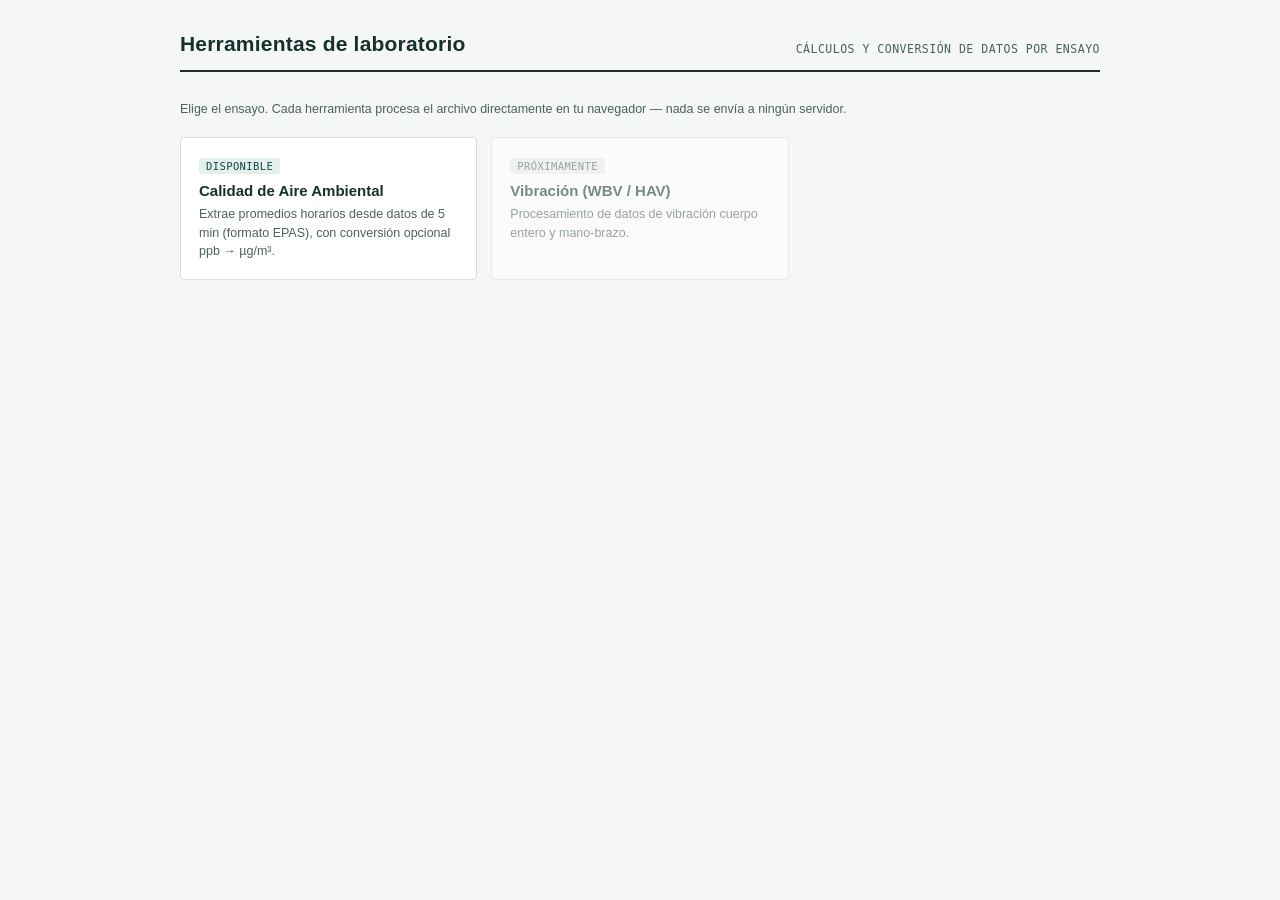
==== index.html @ 7e630fe0 "Primera versión del convertidor" ====
<!DOCTYPE html>
<html lang="es">
<head>
<meta charset="UTF-8">
<meta name="viewport" content="width=device-width, initial-scale=1.0">
<title>Convertidor de Calidad de Datos · Laboratorio</title>
<link rel="stylesheet" href="assets/css/style.css">
</head>
<body>
<div class="wrap">

  <header class="top">
    <h1>Herramientas de laboratorio</h1>
    <span class="tag">Cálculos y conversión de datos por ensayo</span>
  </header>

  <p class="hint" style="margin-bottom:18px;">
    Elige el ensayo. Cada herramienta procesa el archivo directamente en tu navegador — nada se
    envía a ningún servidor.
  </p>

  <div class="modules-grid">
    <a class="module-card" href="modules/calidad-aire/index.html">
      <span class="badge">Disponible</span>
      <h3>Calidad de Aire Ambiental</h3>
      <p>Extrae promedios horarios desde datos de 5 min (formato EPAS), con conversión opcional ppb → µg/m³.</p>
    </a>

    <div class="module-card soon">
      <span class="badge">Próximamente</span>
      <h3>Vibración (WBV / HAV)</h3>
      <p>Procesamiento de datos de vibración cuerpo entero y mano-brazo.</p>
    </div>
  </div>

</div>
</body>
</html>
---- assets/css/style.css ----
:root{
  --ink:#16302B;
  --ink-soft:#4B615C;
  --bg:#F4F7F6;
  --panel:#FFFFFF;
  --line:#D7E0DD;
  --teal:#1B6B63;
  --teal-dark:#124A44;
  --teal-soft:#E4F0EE;
  --amber:#B8860B;
  --amber-soft:#FBF2DC;
  --mono: "JetBrains Mono", "Roboto Mono", ui-monospace, SFMono-Regular, Menlo, monospace;
  --sans: "Inter", -apple-system, "Segoe UI", Helvetica, Arial, sans-serif;
}
*{box-sizing:border-box;}
body{
  margin:0;
  background:var(--bg);
  color:var(--ink);
  font-family:var(--sans);
  padding:32px 20px 80px;
}
.wrap{max-width:920px;margin:0 auto;}

header.top{
  display:flex;align-items:flex-end;justify-content:space-between;
  border-bottom:2px solid var(--ink);
  padding-bottom:14px;margin-bottom:28px;flex-wrap:wrap;gap:8px;
}
header.top h1{font-size:21px;margin:0;letter-spacing:.2px;font-weight:700;}
header.top .tag{
  font-family:var(--mono);font-size:11.5px;color:var(--ink-soft);
  letter-spacing:.5px;text-transform:uppercase;
}
header.top a.back{
  font-family:var(--mono);font-size:12px;color:var(--teal-dark);text-decoration:none;
}
header.top a.back:hover{text-decoration:underline;}

.step{
  background:var(--panel);
  border:1px solid var(--line);
  border-radius:4px;
  margin-bottom:18px;
  overflow:hidden;
}
.step-head{
  display:flex;align-items:center;gap:10px;
  padding:14px 18px;
  border-bottom:1px solid var(--line);
  background:linear-gradient(180deg,#fff,#FAFCFB);
}
.step-num{
  font-family:var(--mono);
  width:26px;height:26px;border-radius:3px;
  background:var(--teal);color:#fff;
  display:flex;align-items:center;justify-content:center;
  font-size:12px;font-weight:700;flex:0 0 auto;
}
.step-head h2{font-size:14.5px;margin:0;font-weight:700;}
.step-body{padding:18px;}
.step-body.disabled{opacity:.4;pointer-events:none;}
.hint{font-size:12.5px;color:var(--ink-soft);margin:4px 0 0;line-height:1.5;}

.dropzone{
  border:1.5px dashed var(--line);
  border-radius:4px;
  padding:26px 16px;
  text-align:center;
  cursor:pointer;
  transition:border-color .15s, background .15s;
}
.dropzone:hover, .dropzone.drag{border-color:var(--teal); background:var(--teal-soft);}
.dropzone .fname{font-family:var(--mono);font-size:12.5px;color:var(--teal-dark);margin-top:8px;}
input[type=file]{display:none;}

.readout{
  margin-top:14px;
  font-family:var(--mono);
  font-size:12px;
  background:var(--ink);
  color:#B9F6E8;
  padding:12px 14px;
  border-radius:4px;
  line-height:1.7;
  display:none;
}
.readout.on{display:block;}
.readout b{color:#fff;}

.row{display:flex;gap:14px;flex-wrap:wrap;align-items:flex-end;margin-top:14px;}
.field{display:flex;flex-direction:column;gap:5px;}
.field label{font-size:11.5px;color:var(--ink-soft);font-weight:600;text-transform:uppercase;letter-spacing:.3px;}
.field select, .field input[type=number], .field input[type=text]{
  font-family:var(--mono);font-size:13px;
  padding:7px 9px;border:1px solid var(--line);border-radius:3px;
  background:#fff;color:var(--ink);min-width:110px;
}

table.params{width:100%;border-collapse:collapse;margin-top:14px;font-size:13px;}
table.params th{
  text-align:left;font-size:11px;text-transform:uppercase;letter-spacing:.3px;
  color:var(--ink-soft);border-bottom:1px solid var(--line);padding:6px 8px;
}
table.params td{padding:7px 8px;border-bottom:1px solid #EEF2F1;vertical-align:middle;}
table.params tr:last-child td{border-bottom:none;}
.pname{font-family:var(--mono);font-weight:600;}
.punit{font-family:var(--mono);color:var(--ink-soft);font-size:12px;}
.pm-input{width:70px;font-family:var(--mono);font-size:12.5px;padding:4px 6px;border:1px solid var(--line);border-radius:3px;}
.pm-input:disabled{background:#F2F4F3;color:#B7C2BF;}
input[type=checkbox]{width:15px;height:15px;accent-color:var(--teal);cursor:pointer;}

button.primary{
  background:var(--teal);color:#fff;border:none;border-radius:4px;
  padding:11px 20px;font-size:13.5px;font-weight:700;cursor:pointer;
  font-family:var(--sans);letter-spacing:.2px;
}
button.primary:hover{background:var(--teal-dark);}
button.primary:disabled{background:#C6D2CF;cursor:not-allowed;}
button.ghost{
  background:transparent;border:1.3px solid var(--teal);color:var(--teal-dark);
  border-radius:4px;padding:10px 18px;font-weight:700;font-size:13.5px;cursor:pointer;
}
button.ghost:hover{background:var(--teal-soft);}

.preview-wrap{overflow-x:auto;margin-top:16px;border:1px solid var(--line);border-radius:4px;}
table.preview{border-collapse:collapse;width:100%;font-size:12.5px;font-family:var(--mono);}
table.preview th{
  background:var(--teal-soft);color:var(--teal-dark);
  padding:8px 10px;text-align:right;white-space:nowrap;
  border-bottom:1px solid var(--line);font-size:11.5px;
}
table.preview th:first-child, table.preview td:first-child{text-align:left;}
table.preview td{padding:6px 10px;text-align:right;border-bottom:1px solid #EEF2F1;white-space:nowrap;}
table.preview tr.avg td{background:var(--amber-soft);font-weight:700;}

.actions{margin-top:18px;display:flex;gap:10px;align-items:center;flex-wrap:wrap;}
.err{color:#A3311A;font-size:12.5px;margin-top:10px;font-weight:600;}
.footnote{font-size:11.5px;color:var(--ink-soft);margin-top:26px;line-height:1.6;border-top:1px solid var(--line);padding-top:14px;}

/* Landing page */
.modules-grid{display:grid;grid-template-columns:repeat(auto-fill, minmax(240px, 1fr));gap:14px;}
.module-card{
  display:block;background:var(--panel);border:1px solid var(--line);border-radius:4px;
  padding:18px;text-decoration:none;color:var(--ink);transition:border-color .15s, transform .1s;
}
.module-card:hover{border-color:var(--teal);transform:translateY(-1px);}
.module-card h3{margin:0 0 6px;font-size:15px;}
.module-card p{margin:0;font-size:12.5px;color:var(--ink-soft);line-height:1.5;}
.module-card .badge{
  display:inline-block;font-family:var(--mono);font-size:10.5px;text-transform:uppercase;
  letter-spacing:.4px;color:var(--teal-dark);background:var(--teal-soft);
  padding:2px 7px;border-radius:3px;margin-bottom:8px;
}
.module-card.soon{opacity:.55;pointer-events:none;}
.module-card.soon .badge{background:#EEE;color:var(--ink-soft);}
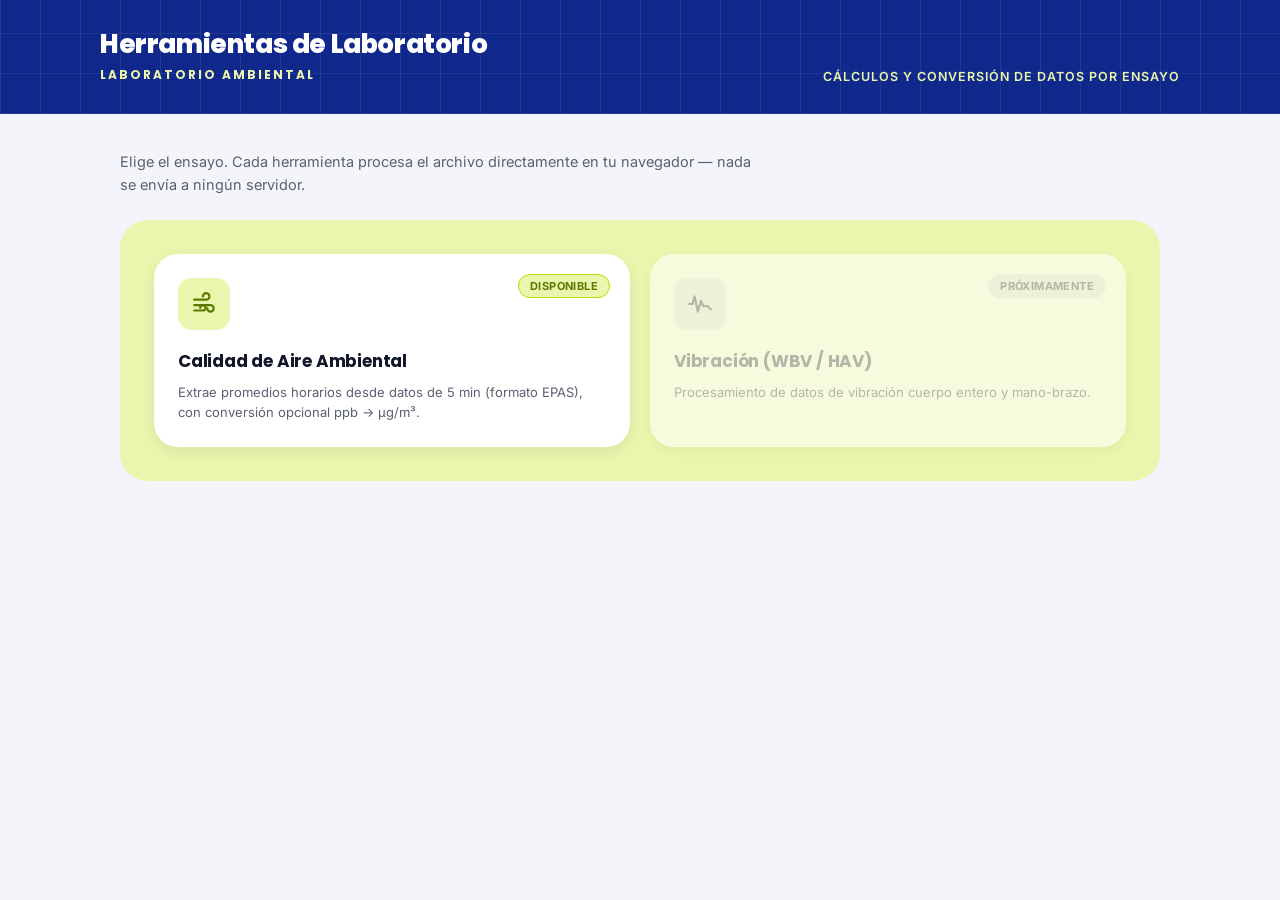
==== commit 8b01595f: "Cambios en la estética del Landing Page.v1" ====
--- a/index.html
+++ b/index.html
@@ -4,35 +4,59 @@
 <meta charset="UTF-8">
 <meta name="viewport" content="width=device-width, initial-scale=1.0">
 <title>Convertidor de Calidad de Datos · Laboratorio</title>
+<link rel="preconnect" href="https://fonts.googleapis.com">
+<link rel="preconnect" href="https://fonts.gstatic.com" crossorigin>
+<link href="https://fonts.googleapis.com/css2?family=Inter:wght@400;500;600;700&family=Poppins:wght@600;700;800&display=swap" rel="stylesheet">
 <link rel="stylesheet" href="assets/css/style.css">
 </head>
-<body>
-<div class="wrap">
+<body class="landing">
 
-  <header class="top">
-    <h1>Herramientas de laboratorio</h1>
-    <span class="tag">Cálculos y conversión de datos por ensayo</span>
+  <header class="landing-header">
+    <div class="landing-header-inner">
+      <div class="landing-header-brand">
+        <h1>Herramientas de Laboratorio</h1>
+        <span class="landing-header-sub">Laboratorio Ambiental</span>
+      </div>
+      <span class="landing-header-tag">Cálculos y conversión de datos por ensayo</span>
+    </div>
   </header>
 
-  <p class="hint" style="margin-bottom:18px;">
-    Elige el ensayo. Cada herramienta procesa el archivo directamente en tu navegador — nada se
-    envía a ningún servidor.
-  </p>
+  <main class="landing-main">
+    <p class="landing-lead">
+      Elige el ensayo. Cada herramienta procesa el archivo directamente en tu navegador — nada se
+      envía a ningún servidor.
+    </p>
 
-  <div class="modules-grid">
-    <a class="module-card" href="modules/calidad-aire/index.html">
-      <span class="badge">Disponible</span>
-      <h3>Calidad de Aire Ambiental</h3>
-      <p>Extrae promedios horarios desde datos de 5 min (formato EPAS), con conversión opcional ppb → µg/m³.</p>
-    </a>
+    <div class="landing-panel">
+      <div class="landing-grid">
 
-    <div class="module-card soon">
-      <span class="badge">Próximamente</span>
-      <h3>Vibración (WBV / HAV)</h3>
-      <p>Procesamiento de datos de vibración cuerpo entero y mano-brazo.</p>
+        <a class="landing-card" href="modules/calidad-aire/index.html">
+          <span class="landing-card-badge">Disponible</span>
+          <div class="landing-card-icon">
+            <svg viewBox="0 0 24 24" fill="none" stroke="currentColor" stroke-width="2" stroke-linecap="round" stroke-linejoin="round">
+              <path d="M3 8h11a3 3 0 1 0-3-3"/>
+              <path d="M3 13h15a3 3 0 1 1-3 3"/>
+              <path d="M3 18h8a2.5 2.5 0 1 0-2.5-2.5"/>
+            </svg>
+          </div>
+          <h3>Calidad de Aire Ambiental</h3>
+          <p>Extrae promedios horarios desde datos de 5 min (formato EPAS), con conversión opcional ppb → µg/m³.</p>
+        </a>
+
+        <div class="landing-card soon">
+          <span class="landing-card-badge soon">Próximamente</span>
+          <div class="landing-card-icon soon">
+            <svg viewBox="0 0 24 24" fill="none" stroke="currentColor" stroke-width="2" stroke-linecap="round" stroke-linejoin="round">
+              <path d="M2 12h3l2-7 3 14 3-10 2 5h4l3 3"/>
+            </svg>
+          </div>
+          <h3>Vibración (WBV / HAV)</h3>
+          <p>Procesamiento de datos de vibración cuerpo entero y mano-brazo.</p>
+        </div>
+
+      </div>
     </div>
-  </div>
+  </main>
 
-</div>
 </body>
 </html>
--- a/assets/css/style.css
+++ b/assets/css/style.css
@@ -11,6 +11,20 @@
   --amber-soft:#FBF2DC;
   --mono: "JetBrains Mono", "Roboto Mono", ui-monospace, SFMono-Regular, Menlo, monospace;
   --sans: "Inter", -apple-system, "Segoe UI", Helvetica, Arial, sans-serif;
+
+  /* Paleta exclusiva de la landing (body.landing) — no reemplaza las variables de arriba,
+     que siguen usándose tal cual en index.html de cada módulo. */
+  --landing-bg:#F4F5FA;
+  --navy:#10288C;
+  --lime:#EAF6AD;
+  --lime-border:#B6DB00;
+  --lime-ink:#5C7A00;
+  --action-blue:#274DEA;
+  --title-ink:#12162B;
+  --body-ink:#5B6072;
+  --disabled-ink:#8C90A3;
+  --font-title:"Poppins", var(--sans);
+  --font-body:"Inter", var(--sans);
 }
 *{box-sizing:border-box;}
 body{
@@ -138,19 +152,98 @@
 .err{color:#A3311A;font-size:12.5px;margin-top:10px;font-weight:600;}
 .footnote{font-size:11.5px;color:var(--ink-soft);margin-top:26px;line-height:1.6;border-top:1px solid var(--line);padding-top:14px;}
 
-/* Landing page */
-.modules-grid{display:grid;grid-template-columns:repeat(auto-fill, minmax(240px, 1fr));gap:14px;}
-.module-card{
-  display:block;background:var(--panel);border:1px solid var(--line);border-radius:4px;
-  padding:18px;text-decoration:none;color:var(--ink);transition:border-color .15s, transform .1s;
-}
-.module-card:hover{border-color:var(--teal);transform:translateY(-1px);}
-.module-card h3{margin:0 0 6px;font-size:15px;}
-.module-card p{margin:0;font-size:12.5px;color:var(--ink-soft);line-height:1.5;}
-.module-card .badge{
-  display:inline-block;font-family:var(--mono);font-size:10.5px;text-transform:uppercase;
-  letter-spacing:.4px;color:var(--teal-dark);background:var(--teal-soft);
-  padding:2px 7px;border-radius:3px;margin-bottom:8px;
-}
-.module-card.soon{opacity:.55;pointer-events:none;}
-.module-card.soon .badge{background:#EEE;color:var(--ink-soft);}
+/* Landing page (body.landing) — todo lo de aquí en adelante está scoped bajo body.landing
+   para no afectar el look de los módulos, que siguen usando header.top/.tag/.hint tal cual. */
+body.landing{
+  padding:0;
+  background:var(--landing-bg);
+}
+
+.landing-header{
+  background-color:var(--navy);
+  background-image:
+    repeating-linear-gradient(0deg, rgba(234,246,173,.08) 0, rgba(234,246,173,.08) 1px, transparent 1px, transparent 40px),
+    repeating-linear-gradient(90deg, rgba(234,246,173,.08) 0, rgba(234,246,173,.08) 1px, transparent 1px, transparent 40px);
+  padding:30px 20px;
+}
+.landing-header-inner{
+  max-width:1080px;margin:0 auto;
+  display:flex;align-items:flex-end;justify-content:space-between;flex-wrap:wrap;gap:14px;
+}
+.landing-header-brand h1{
+  font-family:var(--font-title);font-weight:800;font-size:26px;line-height:1.15;
+  color:#fff;margin:0;letter-spacing:-.4px;
+}
+.landing-header-sub{
+  display:block;margin-top:6px;
+  font-family:var(--font-title);font-weight:700;font-size:12px;color:var(--lime);
+  text-transform:uppercase;letter-spacing:2px;
+}
+.landing-header-tag{
+  font-family:var(--font-body);font-weight:600;font-size:12.5px;color:var(--lime);
+  text-transform:uppercase;letter-spacing:1px;text-align:right;
+}
+
+.landing-main{max-width:1080px;margin:0 auto;padding:36px 20px 90px;}
+.landing-lead{
+  font-family:var(--font-body);color:var(--body-ink);font-size:14.5px;line-height:1.6;
+  margin:0 0 24px;max-width:640px;
+}
+
+.landing-panel{
+  background:var(--lime);
+  border-radius:28px;
+  padding:34px;
+}
+.landing-grid{
+  display:grid;
+  grid-template-columns:repeat(auto-fit, minmax(300px, 1fr));
+  gap:20px;
+}
+
+.landing-card{
+  position:relative;display:block;background:#fff;border-radius:24px;
+  padding:24px;text-decoration:none;color:inherit;
+  box-shadow:0 4px 14px rgba(18,22,43,.08);
+  transition:transform .18s ease, box-shadow .18s ease;
+}
+a.landing-card:hover{
+  transform:translateY(-3px);
+  box-shadow:0 16px 30px rgba(18,22,43,.16);
+}
+a.landing-card:hover h3{color:var(--action-blue);}
+
+.landing-card-badge{
+  position:absolute;top:20px;right:20px;
+  font-family:var(--font-body);font-weight:700;font-size:11px;text-transform:uppercase;
+  letter-spacing:.4px;padding:4px 11px;border-radius:999px;
+  background:var(--lime);color:var(--lime-ink);border:1.5px solid var(--lime-border);
+}
+.landing-card-badge.soon{background:#EDEEF3;color:var(--disabled-ink);border-color:#EDEEF3;}
+
+.landing-card-icon{
+  width:52px;height:52px;border-radius:14px;
+  display:flex;align-items:center;justify-content:center;
+  background:var(--lime);color:var(--lime-ink);
+  margin-bottom:18px;
+}
+.landing-card-icon svg{width:26px;height:26px;}
+.landing-card-icon.soon{background:#F0F1F6;color:var(--disabled-ink);}
+
+.landing-card h3{
+  font-family:var(--font-title);font-weight:700;font-size:17px;color:var(--title-ink);
+  margin:0 0 8px;letter-spacing:-.2px;transition:color .15s ease;
+}
+.landing-card p{
+  font-family:var(--font-body);font-size:13px;color:var(--body-ink);line-height:1.55;margin:0;
+}
+
+.landing-card.soon{opacity:.6;cursor:default;}
+.landing-card.soon h3{color:var(--disabled-ink);}
+.landing-card.soon p{color:var(--disabled-ink);}
+
+@media (max-width:640px){
+  .landing-header-inner{align-items:flex-start;}
+  .landing-header-tag{text-align:left;}
+  .landing-panel{padding:22px;border-radius:22px;}
+}
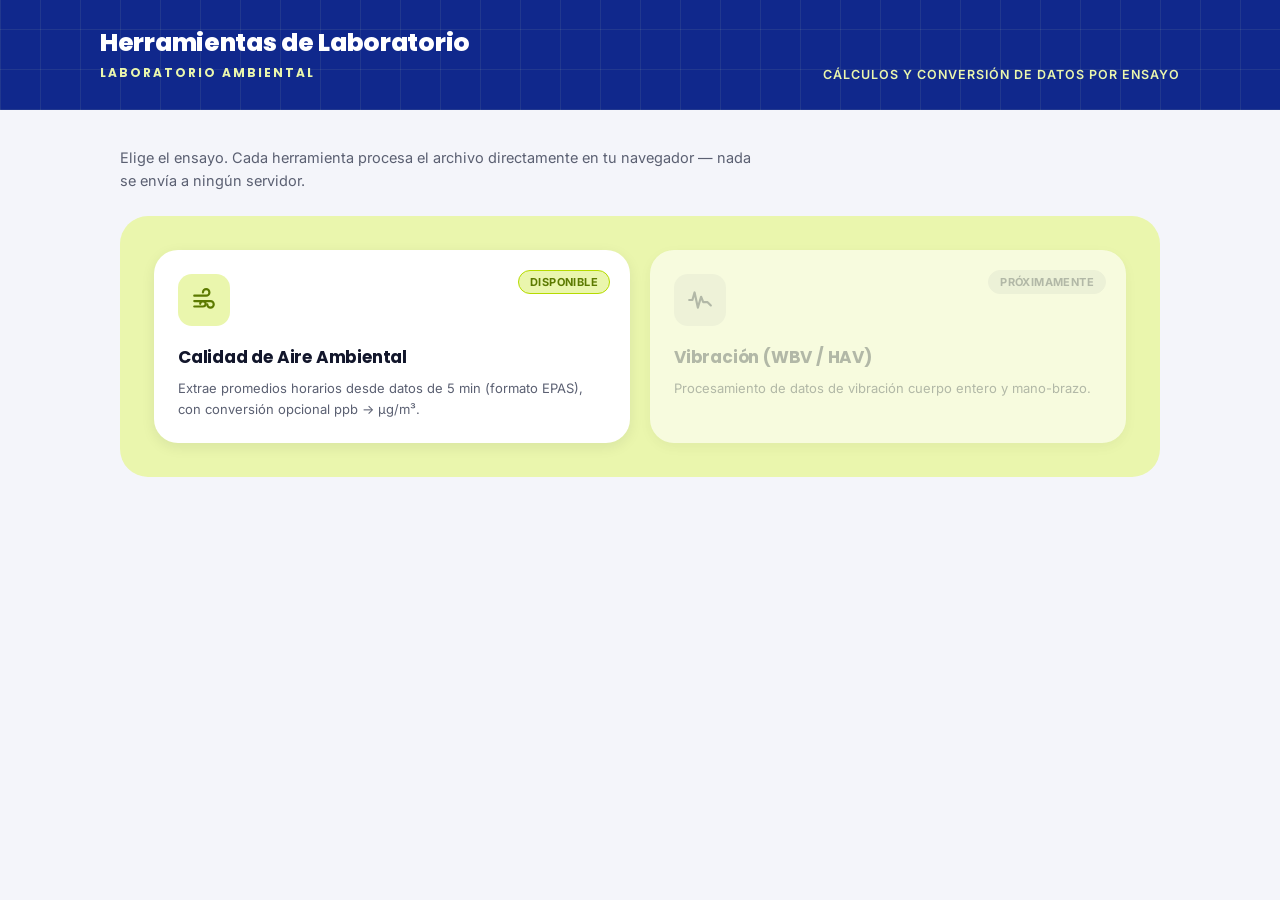
==== commit 736f0810: "Versión #2" ====
--- a/index.html
+++ b/index.html
@@ -11,13 +11,13 @@
 </head>
 <body class="landing">
 
-  <header class="landing-header">
-    <div class="landing-header-inner">
-      <div class="landing-header-brand">
+  <header class="site-header">
+    <div class="site-header-inner">
+      <div class="site-header-brand">
         <h1>Herramientas de Laboratorio</h1>
-        <span class="landing-header-sub">Laboratorio Ambiental</span>
+        <span class="site-header-sub">Laboratorio Ambiental</span>
       </div>
-      <span class="landing-header-tag">Cálculos y conversión de datos por ensayo</span>
+      <span class="site-header-tag">Cálculos y conversión de datos por ensayo</span>
     </div>
   </header>
 
--- a/assets/css/style.css
+++ b/assets/css/style.css
@@ -1,20 +1,17 @@
 :root{
-  --ink:#16302B;
-  --ink-soft:#4B615C;
-  --bg:#F4F7F6;
+  --ink:#12162B;
+  --ink-soft:#5B6072;
+  --bg:#F4F5FA;
   --panel:#FFFFFF;
-  --line:#D7E0DD;
-  --teal:#1B6B63;
-  --teal-dark:#124A44;
-  --teal-soft:#E4F0EE;
+  --line:#E3E5F1;
+  --accent:#10288C;        /* navy — acento primario (antes --teal) */
+  --accent-hover:#274DEA;  /* azul de acción — hover de botones/links (antes --teal-dark) */
+  --accent-soft:#EAF6AD;   /* lima — fondo de panel/iconos/badges (antes --teal-soft) */
   --amber:#B8860B;
   --amber-soft:#FBF2DC;
   --mono: "JetBrains Mono", "Roboto Mono", ui-monospace, SFMono-Regular, Menlo, monospace;
   --sans: "Inter", -apple-system, "Segoe UI", Helvetica, Arial, sans-serif;
 
-  /* Paleta exclusiva de la landing (body.landing) — no reemplaza las variables de arriba,
-     que siguen usándose tal cual en index.html de cada módulo. */
-  --landing-bg:#F4F5FA;
   --navy:#10288C;
   --lime:#EAF6AD;
   --lime-border:#B6DB00;
@@ -32,70 +29,89 @@
   background:var(--bg);
   color:var(--ink);
   font-family:var(--sans);
-  padding:32px 20px 80px;
-}
-.wrap{max-width:920px;margin:0 auto;}
-
-header.top{
-  display:flex;align-items:flex-end;justify-content:space-between;
-  border-bottom:2px solid var(--ink);
-  padding-bottom:14px;margin-bottom:28px;flex-wrap:wrap;gap:8px;
-}
-header.top h1{font-size:21px;margin:0;letter-spacing:.2px;font-weight:700;}
-header.top .tag{
-  font-family:var(--mono);font-size:11.5px;color:var(--ink-soft);
-  letter-spacing:.5px;text-transform:uppercase;
-}
-header.top a.back{
-  font-family:var(--mono);font-size:12px;color:var(--teal-dark);text-decoration:none;
-}
-header.top a.back:hover{text-decoration:underline;}
+  padding:0;
+}
+.wrap{max-width:920px;margin:0 auto;padding:36px 20px 90px;}
+
+/* Header de sitio — franja navy de ancho completo con patrón de rejilla.
+   Usada tal cual en la landing y en cada módulo (mismas clases .site-header-*). */
+.site-header{
+  background-color:var(--navy);
+  background-image:
+    repeating-linear-gradient(0deg, rgba(234,246,173,.08) 0, rgba(234,246,173,.08) 1px, transparent 1px, transparent 40px),
+    repeating-linear-gradient(90deg, rgba(234,246,173,.08) 0, rgba(234,246,173,.08) 1px, transparent 1px, transparent 40px);
+  padding:28px 20px;
+}
+.site-header-inner{
+  max-width:1080px;margin:0 auto;
+  display:flex;align-items:flex-end;justify-content:space-between;flex-wrap:wrap;gap:14px;
+}
+.site-header-back{
+  display:inline-block;font-family:var(--font-body);font-size:12px;font-weight:600;
+  color:rgba(255,255,255,.75);text-decoration:none;margin-bottom:6px;
+}
+.site-header-back:hover{color:var(--lime);}
+.site-header-brand h1{
+  font-family:var(--font-title);font-weight:800;font-size:25px;line-height:1.2;
+  color:#fff;margin:0;letter-spacing:-.3px;
+}
+.site-header-sub{
+  display:block;margin-top:6px;
+  font-family:var(--font-title);font-weight:700;font-size:12px;color:var(--lime);
+  text-transform:uppercase;letter-spacing:2px;
+}
+.site-header-tag{
+  font-family:var(--font-body);font-weight:600;font-size:12.5px;color:var(--lime);
+  text-transform:uppercase;letter-spacing:1px;text-align:right;
+}
 
 .step{
   background:var(--panel);
-  border:1px solid var(--line);
-  border-radius:4px;
-  margin-bottom:18px;
+  border:none;
+  border-radius:20px;
+  margin-bottom:20px;
   overflow:hidden;
+  box-shadow:0 4px 14px rgba(18,22,43,.06);
 }
 .step-head{
-  display:flex;align-items:center;gap:10px;
-  padding:14px 18px;
+  display:flex;align-items:center;gap:12px;
+  padding:16px 20px;
   border-bottom:1px solid var(--line);
-  background:linear-gradient(180deg,#fff,#FAFCFB);
+  background:#fff;
 }
 .step-num{
-  font-family:var(--mono);
-  width:26px;height:26px;border-radius:3px;
-  background:var(--teal);color:#fff;
+  font-family:var(--font-title);
+  width:28px;height:28px;border-radius:9px;
+  background:var(--accent);color:#fff;
   display:flex;align-items:center;justify-content:center;
-  font-size:12px;font-weight:700;flex:0 0 auto;
-}
-.step-head h2{font-size:14.5px;margin:0;font-weight:700;}
-.step-body{padding:18px;}
+  font-size:13px;font-weight:700;flex:0 0 auto;
+}
+.step-head h2{font-family:var(--font-title);font-size:15px;margin:0;font-weight:700;color:var(--ink);}
+.step-body{padding:20px;}
 .step-body.disabled{opacity:.4;pointer-events:none;}
-.hint{font-size:12.5px;color:var(--ink-soft);margin:4px 0 0;line-height:1.5;}
+.hint{font-family:var(--font-body);font-size:12.5px;color:var(--ink-soft);margin:4px 0 0;line-height:1.5;}
 
 .dropzone{
   border:1.5px dashed var(--line);
-  border-radius:4px;
-  padding:26px 16px;
+  border-radius:16px;
+  padding:30px 16px;
   text-align:center;
   cursor:pointer;
+  font-family:var(--font-body);
   transition:border-color .15s, background .15s;
 }
-.dropzone:hover, .dropzone.drag{border-color:var(--teal); background:var(--teal-soft);}
-.dropzone .fname{font-family:var(--mono);font-size:12.5px;color:var(--teal-dark);margin-top:8px;}
+.dropzone:hover, .dropzone.drag{border-color:var(--accent); background:var(--accent-soft);}
+.dropzone .fname{font-family:var(--mono);font-size:12.5px;color:var(--accent);margin-top:8px;}
 input[type=file]{display:none;}
 
 .readout{
-  margin-top:14px;
+  margin-top:16px;
   font-family:var(--mono);
   font-size:12px;
-  background:var(--ink);
-  color:#B9F6E8;
-  padding:12px 14px;
-  border-radius:4px;
+  background:var(--navy);
+  color:var(--lime);
+  padding:14px 16px;
+  border-radius:14px;
   line-height:1.7;
   display:none;
 }
@@ -104,43 +120,45 @@
 
 .row{display:flex;gap:14px;flex-wrap:wrap;align-items:flex-end;margin-top:14px;}
 .field{display:flex;flex-direction:column;gap:5px;}
-.field label{font-size:11.5px;color:var(--ink-soft);font-weight:600;text-transform:uppercase;letter-spacing:.3px;}
+.field label{font-family:var(--font-body);font-size:11.5px;color:var(--ink-soft);font-weight:600;text-transform:uppercase;letter-spacing:.3px;}
 .field select, .field input[type=number], .field input[type=text]{
   font-family:var(--mono);font-size:13px;
-  padding:7px 9px;border:1px solid var(--line);border-radius:3px;
+  padding:8px 10px;border:1px solid var(--line);border-radius:10px;
   background:#fff;color:var(--ink);min-width:110px;
 }
 
 table.params{width:100%;border-collapse:collapse;margin-top:14px;font-size:13px;}
 table.params th{
-  text-align:left;font-size:11px;text-transform:uppercase;letter-spacing:.3px;
+  text-align:left;font-family:var(--font-body);font-size:11px;text-transform:uppercase;letter-spacing:.3px;
   color:var(--ink-soft);border-bottom:1px solid var(--line);padding:6px 8px;
 }
 table.params td{padding:7px 8px;border-bottom:1px solid #EEF2F1;vertical-align:middle;}
 table.params tr:last-child td{border-bottom:none;}
 .pname{font-family:var(--mono);font-weight:600;}
 .punit{font-family:var(--mono);color:var(--ink-soft);font-size:12px;}
-.pm-input{width:70px;font-family:var(--mono);font-size:12.5px;padding:4px 6px;border:1px solid var(--line);border-radius:3px;}
+.pm-input{width:70px;font-family:var(--mono);font-size:12.5px;padding:4px 6px;border:1px solid var(--line);border-radius:8px;}
 .pm-input:disabled{background:#F2F4F3;color:#B7C2BF;}
-input[type=checkbox]{width:15px;height:15px;accent-color:var(--teal);cursor:pointer;}
+input[type=checkbox]{width:15px;height:15px;accent-color:var(--accent);cursor:pointer;}
 
 button.primary{
-  background:var(--teal);color:#fff;border:none;border-radius:4px;
-  padding:11px 20px;font-size:13.5px;font-weight:700;cursor:pointer;
-  font-family:var(--sans);letter-spacing:.2px;
-}
-button.primary:hover{background:var(--teal-dark);}
-button.primary:disabled{background:#C6D2CF;cursor:not-allowed;}
+  background:var(--accent);color:#fff;border:none;border-radius:12px;
+  padding:12px 22px;font-size:13.5px;font-weight:700;cursor:pointer;
+  font-family:var(--font-body);letter-spacing:.2px;
+  transition:background .15s;
+}
+button.primary:hover{background:var(--accent-hover);}
+button.primary:disabled{background:#C7CBE0;cursor:not-allowed;}
 button.ghost{
-  background:transparent;border:1.3px solid var(--teal);color:var(--teal-dark);
-  border-radius:4px;padding:10px 18px;font-weight:700;font-size:13.5px;cursor:pointer;
-}
-button.ghost:hover{background:var(--teal-soft);}
-
-.preview-wrap{overflow-x:auto;margin-top:16px;border:1px solid var(--line);border-radius:4px;}
+  background:transparent;border:1.5px solid var(--accent);color:var(--accent);
+  border-radius:12px;padding:11px 20px;font-weight:700;font-size:13.5px;cursor:pointer;
+  font-family:var(--font-body);transition:background .15s;
+}
+button.ghost:hover{background:var(--accent-soft);}
+
+.preview-wrap{overflow-x:auto;margin-top:16px;border:1px solid var(--line);border-radius:16px;}
 table.preview{border-collapse:collapse;width:100%;font-size:12.5px;font-family:var(--mono);}
 table.preview th{
-  background:var(--teal-soft);color:var(--teal-dark);
+  background:var(--accent-soft);color:var(--lime-ink);
   padding:8px 10px;text-align:right;white-space:nowrap;
   border-bottom:1px solid var(--line);font-size:11.5px;
 }
@@ -149,41 +167,10 @@
 table.preview tr.avg td{background:var(--amber-soft);font-weight:700;}
 
 .actions{margin-top:18px;display:flex;gap:10px;align-items:center;flex-wrap:wrap;}
-.err{color:#A3311A;font-size:12.5px;margin-top:10px;font-weight:600;}
-.footnote{font-size:11.5px;color:var(--ink-soft);margin-top:26px;line-height:1.6;border-top:1px solid var(--line);padding-top:14px;}
-
-/* Landing page (body.landing) — todo lo de aquí en adelante está scoped bajo body.landing
-   para no afectar el look de los módulos, que siguen usando header.top/.tag/.hint tal cual. */
-body.landing{
-  padding:0;
-  background:var(--landing-bg);
-}
-
-.landing-header{
-  background-color:var(--navy);
-  background-image:
-    repeating-linear-gradient(0deg, rgba(234,246,173,.08) 0, rgba(234,246,173,.08) 1px, transparent 1px, transparent 40px),
-    repeating-linear-gradient(90deg, rgba(234,246,173,.08) 0, rgba(234,246,173,.08) 1px, transparent 1px, transparent 40px);
-  padding:30px 20px;
-}
-.landing-header-inner{
-  max-width:1080px;margin:0 auto;
-  display:flex;align-items:flex-end;justify-content:space-between;flex-wrap:wrap;gap:14px;
-}
-.landing-header-brand h1{
-  font-family:var(--font-title);font-weight:800;font-size:26px;line-height:1.15;
-  color:#fff;margin:0;letter-spacing:-.4px;
-}
-.landing-header-sub{
-  display:block;margin-top:6px;
-  font-family:var(--font-title);font-weight:700;font-size:12px;color:var(--lime);
-  text-transform:uppercase;letter-spacing:2px;
-}
-.landing-header-tag{
-  font-family:var(--font-body);font-weight:600;font-size:12.5px;color:var(--lime);
-  text-transform:uppercase;letter-spacing:1px;text-align:right;
-}
-
+.err{color:#A3311A;font-size:12.5px;margin-top:10px;font-weight:600;font-family:var(--font-body);}
+.footnote{font-family:var(--font-body);font-size:11.5px;color:var(--ink-soft);margin-top:26px;line-height:1.6;border-top:1px solid var(--line);padding-top:14px;}
+
+/* Landing page */
 .landing-main{max-width:1080px;margin:0 auto;padding:36px 20px 90px;}
 .landing-lead{
   font-family:var(--font-body);color:var(--body-ink);font-size:14.5px;line-height:1.6;
@@ -243,7 +230,7 @@
 .landing-card.soon p{color:var(--disabled-ink);}
 
 @media (max-width:640px){
-  .landing-header-inner{align-items:flex-start;}
-  .landing-header-tag{text-align:left;}
+  .site-header-inner{align-items:flex-start;}
+  .site-header-tag{text-align:left;}
   .landing-panel{padding:22px;border-radius:22px;}
 }
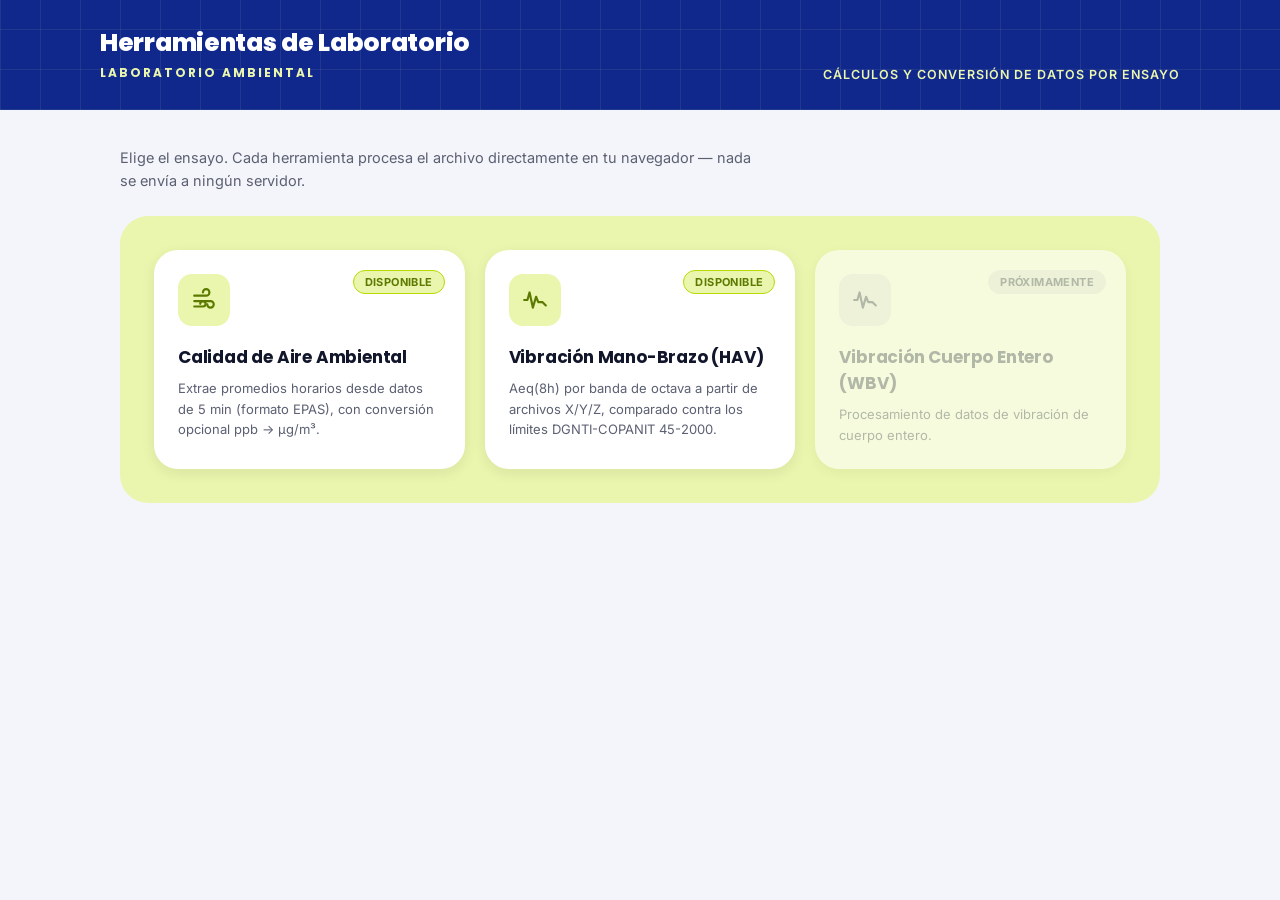
==== commit 54660980: "Módulo VMB v.1" ====
--- a/index.html
+++ b/index.html
@@ -43,6 +43,17 @@
           <p>Extrae promedios horarios desde datos de 5 min (formato EPAS), con conversión opcional ppb → µg/m³.</p>
         </a>
 
+        <a class="landing-card" href="modules/vibracion-mano-brazo/index.html">
+          <span class="landing-card-badge">Disponible</span>
+          <div class="landing-card-icon">
+            <svg viewBox="0 0 24 24" fill="none" stroke="currentColor" stroke-width="2" stroke-linecap="round" stroke-linejoin="round">
+              <path d="M2 12h3l2-7 3 14 3-10 2 5h4l3 3"/>
+            </svg>
+          </div>
+          <h3>Vibración Mano-Brazo (HAV)</h3>
+          <p>Aeq(8h) por banda de octava a partir de archivos X/Y/Z, comparado contra los límites DGNTI-COPANIT 45-2000.</p>
+        </a>
+
         <div class="landing-card soon">
           <span class="landing-card-badge soon">Próximamente</span>
           <div class="landing-card-icon soon">
@@ -50,8 +61,8 @@
               <path d="M2 12h3l2-7 3 14 3-10 2 5h4l3 3"/>
             </svg>
           </div>
-          <h3>Vibración (WBV / HAV)</h3>
-          <p>Procesamiento de datos de vibración cuerpo entero y mano-brazo.</p>
+          <h3>Vibración Cuerpo Entero (WBV)</h3>
+          <p>Procesamiento de datos de vibración de cuerpo entero.</p>
         </div>
 
       </div>
--- a/assets/css/style.css
+++ b/assets/css/style.css
@@ -154,6 +154,7 @@
   font-family:var(--font-body);transition:background .15s;
 }
 button.ghost:hover{background:var(--accent-soft);}
+button.ghost:disabled{border-color:var(--line);color:var(--disabled-ink);cursor:not-allowed;background:transparent;}
 
 .preview-wrap{overflow-x:auto;margin-top:16px;border:1px solid var(--line);border-radius:16px;}
 table.preview{border-collapse:collapse;width:100%;font-size:12.5px;font-family:var(--mono);}
@@ -166,6 +167,52 @@
 table.preview td{padding:6px 10px;text-align:right;border-bottom:1px solid #EEF2F1;white-space:nowrap;}
 table.preview tr.avg td{background:var(--amber-soft);font-weight:700;}
 
+/* Estado pass/fail (ej. cumple/excede un límite) — reutilizable por cualquier ensayo. */
+.status-ok, .status-bad{
+  display:inline-block;font-family:var(--font-body);font-weight:700;font-size:11px;
+  text-transform:uppercase;letter-spacing:.3px;padding:3px 9px;border-radius:999px;
+}
+.status-ok{background:#DCF0E0;color:#1E7B34;}
+.status-bad{background:#FBD9D3;color:#9C1F0E;}
+
+/* Resumen de detección de hojas por archivo (ej. vibración mano-brazo: qué hoja de cada
+   archivo corresponde a cada eje X/Y/Z). */
+.file-axis-list{margin-top:14px;display:flex;flex-direction:column;gap:10px;}
+.file-axis-card{
+  padding:12px 14px;border:1px solid var(--line);border-radius:12px;background:#fff;
+}
+.file-axis-name{font-family:var(--mono);font-size:12.5px;color:var(--ink);font-weight:600;margin-bottom:6px;}
+.file-axis-row{
+  display:flex;align-items:center;gap:8px;flex-wrap:wrap;
+  font-family:var(--font-body);font-size:12.5px;color:var(--ink-soft);
+  padding:4px 0;
+}
+.file-axis-row .axis-icon{flex:0 0 auto;font-weight:700;}
+.file-axis-row.ok .axis-icon{color:#1E7B34;}
+.file-axis-row.warn{color:#A3311A;font-weight:600;}
+.file-axis-row.warn .axis-icon{color:#A3311A;}
+.axis-manual-select{
+  font-family:var(--font-body);font-size:13px;font-weight:400;padding:6px 8px;
+  border:1px solid var(--line);border-radius:8px;background:#fff;color:var(--ink);
+}
+
+/* DEBUG TEMPORAL — panel de diagnóstico de vibración mano-brazo. Quitar junto con el
+   panel/lógica de debug en vibracion-mano-brazo.js cuando se cierre el diagnóstico. */
+.debug-panel{
+  margin-top:16px;border:1.5px dashed var(--amber);border-radius:12px;
+  padding:10px 14px;background:var(--amber-soft);
+}
+.debug-panel summary{
+  cursor:pointer;font-family:var(--font-body);font-weight:700;font-size:12.5px;color:#7A5A06;
+}
+.debug-panel[open] summary{margin-bottom:10px;}
+table.debug-table{border-collapse:collapse;width:100%;font-size:11.5px;font-family:var(--mono);margin-top:8px;}
+table.debug-table th{
+  text-align:left;background:#FCEFC7;color:#7A5A06;padding:5px 8px;
+  border-bottom:1px solid var(--amber);white-space:nowrap;
+}
+table.debug-table td{padding:5px 8px;border-bottom:1px solid #F0E4BE;vertical-align:top;}
+
 .actions{margin-top:18px;display:flex;gap:10px;align-items:center;flex-wrap:wrap;}
 .err{color:#A3311A;font-size:12.5px;margin-top:10px;font-weight:600;font-family:var(--font-body);}
 .footnote{font-family:var(--font-body);font-size:11.5px;color:var(--ink-soft);margin-top:26px;line-height:1.6;border-top:1px solid var(--line);padding-top:14px;}
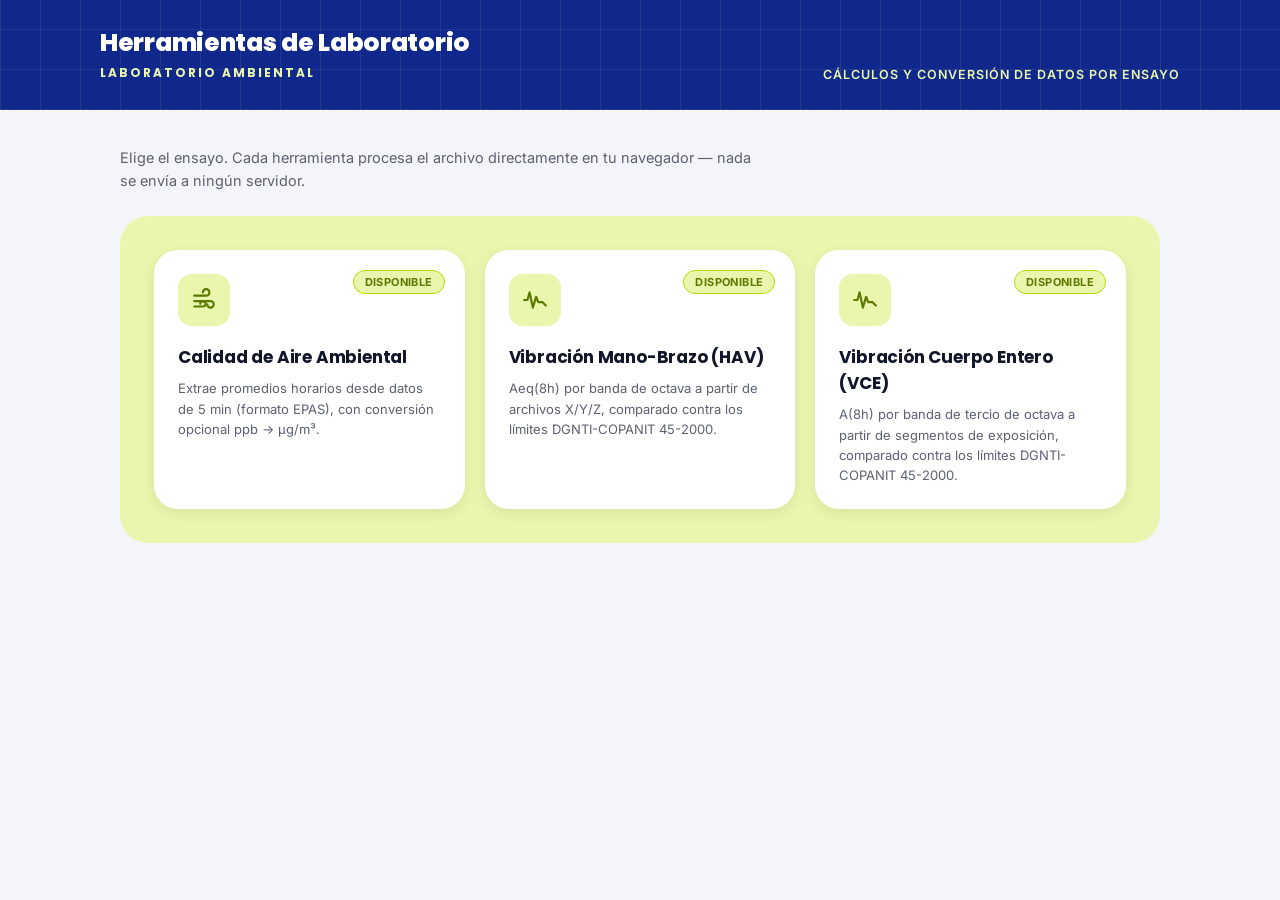
==== commit a7da2231: "git commit -m "feat: add vibracion-cuerpo-entero module"" ====
--- a/index.html
+++ b/index.html
@@ -54,16 +54,16 @@
           <p>Aeq(8h) por banda de octava a partir de archivos X/Y/Z, comparado contra los límites DGNTI-COPANIT 45-2000.</p>
         </a>
 
-        <div class="landing-card soon">
-          <span class="landing-card-badge soon">Próximamente</span>
-          <div class="landing-card-icon soon">
+        <a class="landing-card" href="modules/vibracion-cuerpo-entero/index.html">
+          <span class="landing-card-badge">Disponible</span>
+          <div class="landing-card-icon">
             <svg viewBox="0 0 24 24" fill="none" stroke="currentColor" stroke-width="2" stroke-linecap="round" stroke-linejoin="round">
               <path d="M2 12h3l2-7 3 14 3-10 2 5h4l3 3"/>
             </svg>
           </div>
-          <h3>Vibración Cuerpo Entero (WBV)</h3>
-          <p>Procesamiento de datos de vibración de cuerpo entero.</p>
-        </div>
+          <h3>Vibración Cuerpo Entero (VCE)</h3>
+          <p>A(8h) por banda de tercio de octava a partir de segmentos de exposición, comparado contra los límites DGNTI-COPANIT 45-2000.</p>
+        </a>
 
       </div>
     </div>
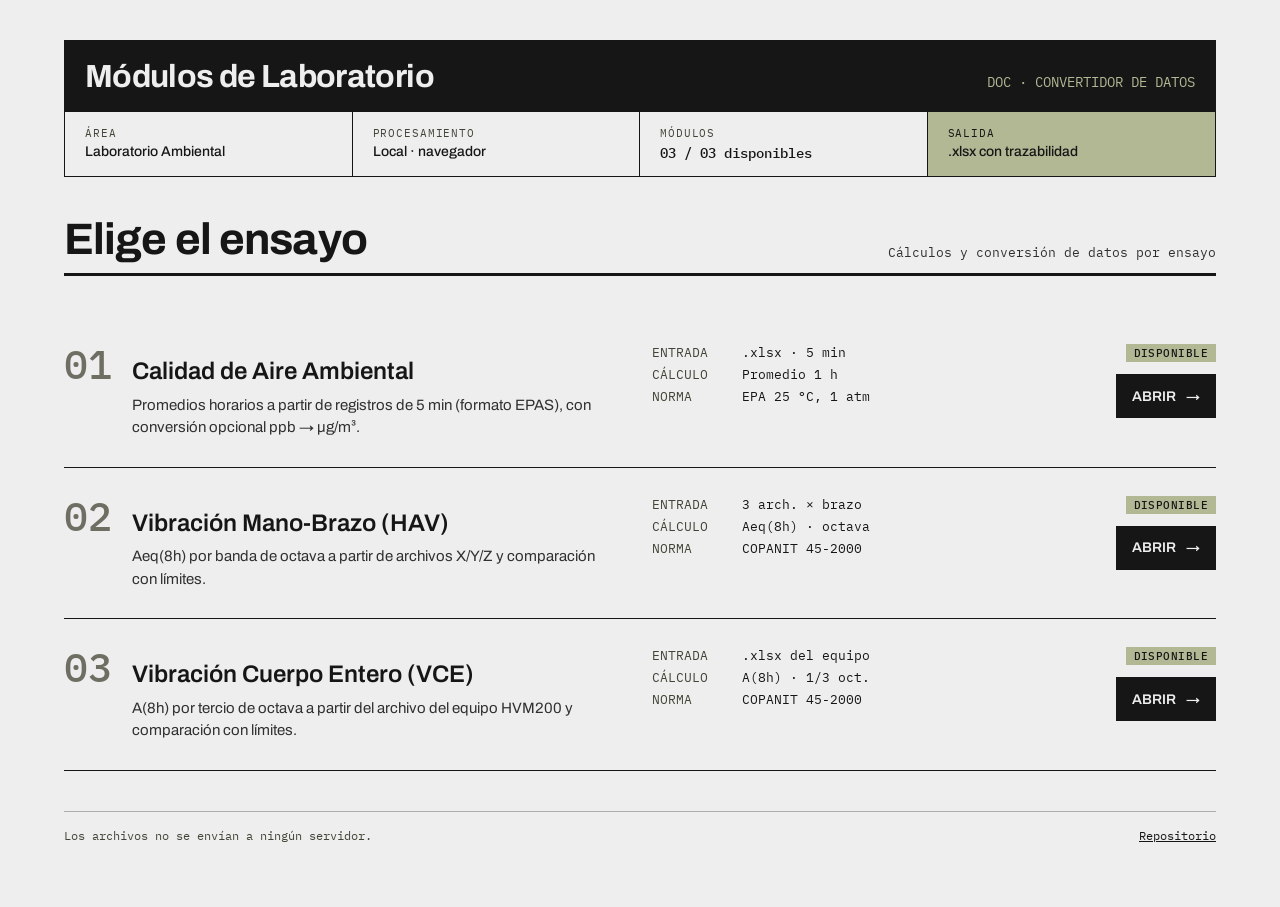
==== commit eb25708e: "git commit -m "feat: rediseño de ficha técnica"" ====
--- a/index.html
+++ b/index.html
@@ -3,71 +3,98 @@
 <head>
 <meta charset="UTF-8">
 <meta name="viewport" content="width=device-width, initial-scale=1.0">
-<title>Convertidor de Calidad de Datos · Laboratorio</title>
-<link rel="preconnect" href="https://fonts.googleapis.com">
-<link rel="preconnect" href="https://fonts.gstatic.com" crossorigin>
-<link href="https://fonts.googleapis.com/css2?family=Inter:wght@400;500;600;700&family=Poppins:wght@600;700;800&display=swap" rel="stylesheet">
-<link rel="stylesheet" href="assets/css/style.css">
+<title>Módulos de Laboratorio · Convertidor de datos</title>
+<link rel="stylesheet" href="assets/theme.css">
 </head>
-<body class="landing">
+<body>
 
-  <header class="site-header">
-    <div class="site-header-inner">
-      <div class="site-header-brand">
-        <h1>Herramientas de Laboratorio</h1>
-        <span class="site-header-sub">Laboratorio Ambiental</span>
-      </div>
-      <span class="site-header-tag">Cálculos y conversión de datos por ensayo</span>
+<div class="page page-wide">
+
+  <header class="doc-header">
+    <div class="doc-header-top">
+      <h1 class="doc-title">Módulos de Laboratorio</h1>
+      <span class="doc-code">DOC · CONVERTIDOR DE DATOS</span>
     </div>
+    <div class="doc-cell"><span class="lbl">Área</span><span class="doc-cell-value">Laboratorio Ambiental</span></div>
+    <div class="doc-cell"><span class="lbl">Procesamiento</span><span class="doc-cell-value">Local · navegador</span></div>
+    <div class="doc-cell"><span class="lbl">Módulos</span><span class="doc-cell-value" style="font-family:var(--font-mono)">03 / 03 disponibles</span></div>
+    <div class="doc-cell is-sage"><span class="lbl">Salida</span><span class="doc-cell-value">.xlsx con trazabilidad</span></div>
   </header>
 
-  <main class="landing-main">
-    <p class="landing-lead">
-      Elige el ensayo. Cada herramienta procesa el archivo directamente en tu navegador — nada se
-      envía a ningún servidor.
-    </p>
+  <section class="home-title-row">
+    <h2 class="home-title">Elige el ensayo</h2>
+    <span class="home-subtitle">Cálculos y conversión de datos por ensayo</span>
+  </section>
 
-    <div class="landing-panel">
-      <div class="landing-grid">
+  <ol class="module-list">
+    <li>
+      <a class="module-link" href="modules/calidad-aire/index.html">
+        <div class="module-main">
+          <span class="module-num">01</span>
+          <div class="module-text">
+            <span class="module-name">Calidad de Aire Ambiental</span>
+            <span class="module-desc">Promedios horarios a partir de registros de 5 min (formato EPAS), con conversión opcional ppb → µg/m³.</span>
+          </div>
+        </div>
+        <dl class="module-spec">
+          <dt>ENTRADA</dt><dd>.xlsx · 5 min</dd>
+          <dt>CÁLCULO</dt><dd>Promedio 1 h</dd>
+          <dt>NORMA</dt><dd>EPA 25 °C, 1 atm</dd>
+        </dl>
+        <div class="module-actions">
+          <span class="chip-ok">Disponible</span>
+          <span class="module-open">ABRIR <span aria-hidden="true">→</span></span>
+        </div>
+      </a>
+    </li>
+    <li>
+      <a class="module-link" href="modules/vibracion-mano-brazo/index.html">
+        <div class="module-main">
+          <span class="module-num">02</span>
+          <div class="module-text">
+            <span class="module-name">Vibración Mano-Brazo (HAV)</span>
+            <span class="module-desc">Aeq(8h) por banda de octava a partir de archivos X/Y/Z y comparación con límites.</span>
+          </div>
+        </div>
+        <dl class="module-spec">
+          <dt>ENTRADA</dt><dd>3 arch. × brazo</dd>
+          <dt>CÁLCULO</dt><dd>Aeq(8h) · octava</dd>
+          <dt>NORMA</dt><dd>COPANIT 45-2000</dd>
+        </dl>
+        <div class="module-actions">
+          <span class="chip-ok">Disponible</span>
+          <span class="module-open">ABRIR <span aria-hidden="true">→</span></span>
+        </div>
+      </a>
+    </li>
+    <li>
+      <a class="module-link" href="modules/vibracion-cuerpo-entero/index.html">
+        <div class="module-main">
+          <span class="module-num">03</span>
+          <div class="module-text">
+            <span class="module-name">Vibración Cuerpo Entero (VCE)</span>
+            <span class="module-desc">A(8h) por tercio de octava a partir del archivo del equipo HVM200 y comparación con límites.</span>
+          </div>
+        </div>
+        <dl class="module-spec">
+          <dt>ENTRADA</dt><dd>.xlsx del equipo</dd>
+          <dt>CÁLCULO</dt><dd>A(8h) · 1/3 oct.</dd>
+          <dt>NORMA</dt><dd>COPANIT 45-2000</dd>
+        </dl>
+        <div class="module-actions">
+          <span class="chip-ok">Disponible</span>
+          <span class="module-open">ABRIR <span aria-hidden="true">→</span></span>
+        </div>
+      </a>
+    </li>
+  </ol>
 
-        <a class="landing-card" href="modules/calidad-aire/index.html">
-          <span class="landing-card-badge">Disponible</span>
-          <div class="landing-card-icon">
-            <svg viewBox="0 0 24 24" fill="none" stroke="currentColor" stroke-width="2" stroke-linecap="round" stroke-linejoin="round">
-              <path d="M3 8h11a3 3 0 1 0-3-3"/>
-              <path d="M3 13h15a3 3 0 1 1-3 3"/>
-              <path d="M3 18h8a2.5 2.5 0 1 0-2.5-2.5"/>
-            </svg>
-          </div>
-          <h3>Calidad de Aire Ambiental</h3>
-          <p>Extrae promedios horarios desde datos de 5 min (formato EPAS), con conversión opcional ppb → µg/m³.</p>
-        </a>
+  <footer class="page-footer">
+    <span>Los archivos no se envían a ningún servidor.</span>
+    <span><a href="https://github.com/Emg17031998/modulos-convertidor-datos">Repositorio</a></span>
+  </footer>
 
-        <a class="landing-card" href="modules/vibracion-mano-brazo/index.html">
-          <span class="landing-card-badge">Disponible</span>
-          <div class="landing-card-icon">
-            <svg viewBox="0 0 24 24" fill="none" stroke="currentColor" stroke-width="2" stroke-linecap="round" stroke-linejoin="round">
-              <path d="M2 12h3l2-7 3 14 3-10 2 5h4l3 3"/>
-            </svg>
-          </div>
-          <h3>Vibración Mano-Brazo (HAV)</h3>
-          <p>Aeq(8h) por banda de octava a partir de archivos X/Y/Z, comparado contra los límites DGNTI-COPANIT 45-2000.</p>
-        </a>
-
-        <a class="landing-card" href="modules/vibracion-cuerpo-entero/index.html">
-          <span class="landing-card-badge">Disponible</span>
-          <div class="landing-card-icon">
-            <svg viewBox="0 0 24 24" fill="none" stroke="currentColor" stroke-width="2" stroke-linecap="round" stroke-linejoin="round">
-              <path d="M2 12h3l2-7 3 14 3-10 2 5h4l3 3"/>
-            </svg>
-          </div>
-          <h3>Vibración Cuerpo Entero (VCE)</h3>
-          <p>A(8h) por banda de tercio de octava a partir de segmentos de exposición, comparado contra los límites DGNTI-COPANIT 45-2000.</p>
-        </a>
-
-      </div>
-    </div>
-  </main>
+</div>
 
 </body>
 </html>
--- a/assets/theme.css
+++ b/assets/theme.css
@@ -0,0 +1,305 @@
+/* Rediseño "Ficha técnica" (paleta oliva) — sistema visual compartido.
+   Referencia: rediseno-ficha-tecnica/DESIGN_HANDOFF.md y design-reference/C2-Tokens.dc.html.
+   Reglas: texto pequeño solo en --ink, --ink-2 u --olive-900; los rellenos --olive-500 y --sage
+   llevan texto --ink; sin esquinas redondeadas, sin sombras, sin degradados. */
+
+@import url('https://fonts.googleapis.com/css2?family=Archivo:wght@400;500;600;700&family=IBM+Plex+Mono:wght@400;500&display=swap');
+
+:root{
+  --bg:#EFEEEF;          /* fondo de página y campos */
+  --ink:#161616;         /* texto, bordes, banda de encabezado, botón Calcular, avisos */
+  --ink-2:#313030;       /* texto secundario y notas */
+  --olive-900:#424437;   /* etiquetas pequeñas, botón Descargar */
+  --olive-600:#6E6F62;   /* numerales grandes, borde de zona de carga (NO para texto < 24px) */
+  --olive-500:#8D9075;   /* relleno del número de paso */
+  --sage:#B2B794;        /* encabezado de tabla, estado OK / Cumple */
+  --rule:#ADADAC;        /* líneas finas entre filas */
+  --font-sans:"Archivo", system-ui, sans-serif;
+  --font-mono:"IBM Plex Mono", ui-monospace, monospace;
+  --border:1.5px solid var(--ink);
+}
+
+*{box-sizing:border-box;}
+body{margin:0;background:var(--bg);color:var(--ink);font-family:var(--font-sans);}
+a{color:var(--ink);}
+a:hover{color:var(--olive-900);}
+input[type=file]{display:none;}
+[hidden]{display:none !important;}
+
+/* ---------- Página y encabezado de documento ---------- */
+.page{
+  max-width:1040px;margin:0 auto;padding:32px 24px 64px;
+  display:flex;flex-direction:column;gap:36px;
+}
+.page-wide{max-width:1200px;padding-top:40px;gap:40px;}
+
+.back-link{
+  font-family:var(--font-mono);font-size:13px;text-decoration:none;
+  display:inline-flex;align-items:center;min-height:44px;align-self:flex-start;
+}
+
+/* 4 columnas fijas (Magnitud, Resolución, Norma, Salida): con auto-fit la fila de título de ancho
+   completo impide que se colapsen las columnas vacías y queda un hueco a la derecha. */
+.doc-header{border:var(--border);display:grid;grid-template-columns:repeat(4, 1fr);}
+.doc-header-top{
+  grid-column:1 / -1;background:var(--ink);color:var(--bg);padding:18px 20px;
+  display:flex;flex-wrap:wrap;gap:12px;justify-content:space-between;align-items:baseline;
+}
+.doc-title{margin:0;font-size:32px;font-weight:700;letter-spacing:-.02em;line-height:1.1;color:var(--bg);}
+.doc-code{font-family:var(--font-mono);font-size:14px;color:var(--sage);}
+.doc-cell{padding:14px 20px;display:flex;flex-direction:column;gap:4px;border-right:1px solid var(--ink);}
+.doc-cell:last-child{border-right:0;}
+.doc-cell-value{font-size:14px;font-weight:500;}
+.doc-cell.is-sage{background:var(--sage);}
+.doc-cell.is-sage .lbl{color:var(--ink);}
+
+/* ---------- Tipografía de apoyo ---------- */
+.lbl{
+  font-family:var(--font-mono);font-size:11px;letter-spacing:.08em;text-transform:uppercase;
+  color:var(--olive-900);
+}
+.note{margin:0;font-size:13px;color:var(--ink-2);line-height:1.55;}
+.note-mono{margin:0;font-family:var(--font-mono);font-size:12px;color:var(--olive-900);line-height:1.6;}
+/* Unidades dentro de textos en mayúsculas: text-transform convierte "µg/m³" en "ΜG/M³". */
+.unit{text-transform:none;}
+
+/* ---------- Pasos ---------- */
+.step{display:flex;flex-direction:column;gap:16px;}
+.step-content{display:flex;flex-direction:column;gap:16px;}
+/* Paso aún no disponible (ej. sin archivo cargado): el JS agrega/quita .disabled. */
+.disabled{opacity:.45;pointer-events:none;}
+.sr-only{position:absolute;width:1px;height:1px;overflow:hidden;clip:rect(0 0 0 0);white-space:nowrap;}
+
+/* Panel de lectura del archivo (hoja, encabezado, bloques detectados…); el JS agrega .on. */
+.readout{
+  display:none;border:var(--border);padding:12px 16px;font-family:var(--font-mono);
+  font-size:12px;line-height:1.7;color:var(--ink-2);
+}
+.readout.on{display:block;}
+.readout b{color:var(--ink);font-weight:500;}
+
+/* Tabla de parámetros: casillas, nombre, unidad y peso molecular (filas generadas por el JS). */
+input[type=checkbox]{width:18px;height:18px;accent-color:var(--olive-900);cursor:pointer;}
+.pname{font-weight:500;}
+.punit{color:var(--olive-900);}
+.pm-input{
+  width:90px;min-height:36px;padding:0 8px;border:var(--border);border-radius:0;background:transparent;
+  font-family:var(--font-mono);font-size:13px;color:var(--ink);text-align:right;
+}
+.pm-input:disabled{border-style:dashed;border-color:var(--olive-600);color:var(--olive-900);}
+table.data tr.avg td{background:var(--sage);font-weight:500;}
+.step-title{
+  margin:0;font-size:20px;font-weight:700;letter-spacing:.01em;text-transform:uppercase;
+  border-bottom:3px solid var(--ink);padding-bottom:8px;display:flex;gap:14px;align-items:center;
+}
+.step-num{
+  font-family:var(--font-mono);font-weight:500;font-size:14px;letter-spacing:0;
+  background:var(--olive-500);color:var(--ink);padding:2px 8px;
+}
+
+/* ---------- Campos ---------- */
+.field{display:flex;flex-direction:column;gap:6px;}
+.field label{
+  font-family:var(--font-mono);font-size:11px;letter-spacing:.08em;text-transform:uppercase;
+  color:var(--olive-900);
+}
+.input,
+.field input[type=text], .field input[type=number], .field select{
+  min-height:44px;padding:0 12px;border:var(--border);border-radius:0;background:transparent;
+  font-family:var(--font-mono);font-size:15px;color:var(--ink);
+}
+.input:focus, .field input:focus, .field select:focus{outline:2px solid var(--olive-500);outline-offset:1px;}
+.field-row{display:flex;flex-wrap:wrap;gap:16px;align-items:flex-end;}
+.form-grid{display:grid;grid-template-columns:1fr 1fr;gap:14px 16px;}
+.form-grid .field input{width:100%;min-width:0;}
+
+/* ---------- Botones ---------- */
+.btn, .btn-primary, .btn-secondary{
+  min-height:44px;padding:0 24px;border-radius:0;cursor:pointer;
+  font-family:var(--font-sans);font-size:14px;font-weight:600;
+}
+.btn{background:var(--ink);color:var(--bg);border:0;letter-spacing:.04em;text-transform:uppercase;}
+.btn-primary{background:var(--olive-900);color:var(--bg);border:0;}
+.btn-secondary{background:transparent;color:var(--ink);border:var(--border);font-weight:500;}
+.btn:hover:not(:disabled){background:var(--ink-2);}
+.btn-primary:hover:not(:disabled){background:var(--ink);}
+.btn-secondary:hover:not(:disabled){background:var(--sage);}
+.btn:disabled, .btn-primary:disabled, .btn-secondary:disabled{
+  background:transparent;color:var(--ink-2);border:1.5px dashed var(--olive-600);cursor:not-allowed;
+}
+.actions{display:flex;flex-wrap:wrap;gap:12px;align-items:center;}
+
+/* ---------- Toggle segmentado (ej. Promedio / RMS) — la opción activa lleva .active ---------- */
+.segmented{display:flex;border:var(--border);}
+.segmented-btn{
+  flex:1;min-height:44px;padding:0 16px;border:0;border-radius:0;background:transparent;color:var(--ink);
+  font-family:var(--font-mono);font-size:12px;letter-spacing:.05em;text-transform:uppercase;cursor:pointer;
+}
+.segmented-btn + .segmented-btn{border-left:1px solid var(--ink);}
+.segmented-btn.active{background:var(--ink);color:var(--bg);cursor:default;}
+.segmented-btn:hover:not(.active){background:var(--sage);}
+
+/* Ícono de información con tooltip (title). */
+.info-icon{
+  display:inline-flex;align-items:center;justify-content:center;width:16px;height:16px;
+  border:1px solid var(--olive-900);color:var(--olive-900);font-family:var(--font-mono);
+  font-size:10px;font-style:italic;text-transform:none;letter-spacing:0;cursor:help;
+}
+
+/* ---------- Zona de carga ---------- */
+.dropzone{
+  border:1.5px dashed var(--olive-600);padding:18px 16px;text-align:center;cursor:pointer;
+  font-size:14px;transition:background .15s;
+}
+.dropzone:hover, .dropzone.drag{background:#E3E3DD;}
+.dropzone .fname{font-family:var(--font-mono);font-size:12px;color:var(--olive-900);margin-top:6px;word-break:break-word;}
+/* Zona de carga grande con ícono de subida (un solo archivo por módulo). */
+.dropzone-lg{
+  min-height:112px;display:flex;flex-direction:column;gap:6px;align-items:center;justify-content:center;
+  font-weight:500;
+}
+.dropzone-lg .fname{margin-top:0;font-weight:400;}
+
+/* Grupo de campos con leyenda (ej. "MEDICIÓN", "ÁREA Y EXPOSICIÓN"). */
+.fieldset{
+  margin:0;border:var(--border);padding:16px 18px 18px;display:grid;gap:14px;
+  grid-template-columns:repeat(auto-fit, minmax(200px, 1fr));min-width:0;
+}
+.fieldset legend{font-family:var(--font-mono);font-size:12px;letter-spacing:.08em;padding:0 8px;}
+
+/* ---------- Tablas ---------- */
+.table-wrap{overflow-x:auto;}
+table.data{width:100%;border-collapse:collapse;}
+table.data th{
+  /* Sin text-transform: los encabezados que arma el JS llevan unidades ("m/s²", "µg/m³") que en
+     mayúsculas se leen mal ("M/S²", "ΜG/M³"). */
+  padding:10px 12px;text-align:right;font-family:var(--font-mono);font-weight:500;font-size:11px;
+  letter-spacing:.03em;background:var(--sage);color:var(--ink);
+  border-bottom:1.5px solid var(--ink);white-space:nowrap;
+}
+table.data td{
+  padding:9px 12px;text-align:right;font-family:var(--font-mono);font-size:13px;
+  border-bottom:1px solid var(--rule);color:var(--ink);white-space:nowrap;
+}
+table.data th:first-child, table.data td:first-child{text-align:left;}
+.table-caption{margin:0 0 8px;font-family:var(--font-mono);font-size:12px;color:var(--ink-2);}
+
+/* ---------- Fórmula ---------- */
+.formula-grid{display:grid;grid-template-columns:repeat(auto-fit, minmax(260px, 1fr));gap:16px;}
+.formula{
+  border:var(--border);padding:14px 16px;display:flex;justify-content:space-between;gap:12px;
+  align-items:baseline;font-family:var(--font-mono);font-size:15px;
+}
+
+/* ---------- Chips de estado ---------- */
+.chip-ok, .chip-warn, .chip-pending,
+.status-ok, .status-bad{
+  display:inline-block;font-family:var(--font-mono);font-size:11px;letter-spacing:.04em;
+  text-transform:uppercase;padding:2px 8px;font-weight:500;
+}
+.chip-ok, .status-ok{background:var(--sage);color:var(--ink);}
+.chip-warn, .status-bad{background:var(--ink);color:var(--bg);}
+.chip-pending{border:1px dashed var(--olive-600);color:var(--olive-900);padding:1px 7px;}
+.legend{display:flex;flex-wrap:wrap;gap:20px;font-family:var(--font-mono);font-size:12px;color:var(--ink-2);}
+.legend span{display:flex;gap:8px;align-items:center;}
+
+/* ---------- Avisos ---------- */
+/* .alert / .notice-warn: barra negra con "!" en chip sage. El JS de los módulos muestra/oculta
+   estos avisos con style.display o asignando texto; se ocultan solos si quedan vacíos. */
+.alert, .notice-warn{
+  background:var(--ink);color:var(--bg);padding:12px 16px 12px 46px;font-size:13px;line-height:1.5;
+  position:relative;margin:0;
+}
+.alert::before, .notice-warn::before{
+  content:"!";position:absolute;left:16px;top:12px;font-family:var(--font-mono);font-weight:500;
+  background:var(--sage);color:var(--ink);padding:0 8px;
+}
+.notice-warn:empty{display:none;}
+.err{margin:0;font-size:13px;font-weight:600;color:var(--ink);}
+.err:not(:empty)::before{content:"✕ ";font-family:var(--font-mono);}
+
+/* ---------- Pestañas ---------- */
+.tabs{display:flex;border-bottom:1.5px solid var(--ink);}
+.tab{
+  min-height:44px;padding:0 18px;background:transparent;color:var(--ink);border:0;cursor:pointer;
+  font-family:var(--font-mono);font-size:12px;letter-spacing:.05em;text-transform:uppercase;
+}
+.tab[aria-selected="true"]{background:var(--ink);color:var(--bg);}
+.tab-empty{margin:0;padding:16px 0;font-family:var(--font-mono);font-size:12px;color:var(--olive-900);}
+
+/* ---------- Celdas de datos (fichas de resultado / hojas del reporte) ---------- */
+.cell-grid{display:grid;grid-template-columns:repeat(auto-fit, minmax(200px, 1fr));border:var(--border);}
+.cell{padding:14px 20px;display:flex;flex-direction:column;gap:4px;border-right:1px solid var(--ink);}
+.cell:last-child{border-right:0;}
+.cell-value{font-size:14px;font-weight:500;}
+
+/* ---------- Lista de archivos detectados (generada por el JS de Mano-Brazo) ---------- */
+.file-axis-list{display:flex;flex-direction:column;}
+.file-axis-card{padding:10px 14px;border-bottom:1px solid var(--rule);font-family:var(--font-mono);font-size:12px;}
+.file-axis-name{font-size:12.5px;font-weight:500;margin-bottom:4px;word-break:break-word;}
+.file-axis-row{display:flex;align-items:center;gap:8px;flex-wrap:wrap;color:var(--ink-2);padding:2px 0;}
+.file-axis-row .axis-icon{flex:0 0 auto;}
+.file-axis-row.warn{color:var(--ink);font-weight:500;}
+.file-axis-row.warn .axis-icon{background:var(--ink);color:var(--bg);padding:0 6px;}
+.axis-manual-select{
+  min-height:36px;padding:0 8px;border:var(--border);border-radius:0;background:transparent;
+  font-family:var(--font-mono);font-size:12px;color:var(--ink);
+}
+
+/* ---------- Panel de diagnóstico (?debug=1) ---------- */
+.debug-panel{border:1.5px dashed var(--olive-600);padding:10px 14px;}
+.debug-panel summary{cursor:pointer;font-family:var(--font-mono);font-size:12px;font-weight:500;}
+.debug-panel[open] summary{margin-bottom:10px;}
+table.debug-table{border-collapse:collapse;width:100%;font-size:11px;font-family:var(--font-mono);margin-top:8px;}
+table.debug-table th{text-align:left;background:var(--sage);padding:5px 8px;border-bottom:1.5px solid var(--ink);white-space:nowrap;}
+table.debug-table td{padding:5px 8px;border-bottom:1px solid var(--rule);vertical-align:top;}
+
+/* ---------- Pie de página ---------- */
+.page-footer{
+  display:flex;flex-wrap:wrap;gap:16px;justify-content:space-between;
+  font-family:var(--font-mono);font-size:12px;color:var(--olive-900);
+  border-top:1px solid var(--rule);padding-top:16px;
+}
+
+/* ---------- Portada ---------- */
+.home-title-row{
+  display:flex;flex-wrap:wrap;justify-content:space-between;align-items:flex-end;gap:16px;
+  border-bottom:3px solid var(--ink);padding-bottom:12px;
+}
+.home-title{margin:0;font-size:44px;font-weight:700;letter-spacing:-.02em;line-height:1;}
+.home-subtitle{font-family:var(--font-mono);font-size:13px;color:var(--ink-2);}
+.module-list{list-style:none;margin:0;padding:0;display:flex;flex-direction:column;}
+.module-list li{border-bottom:1px solid var(--ink);}
+.module-link{
+  text-decoration:none;color:var(--ink);display:grid;
+  grid-template-columns:repeat(auto-fit, minmax(220px, 1fr));gap:24px;padding:28px 0;align-items:start;
+}
+.module-link:hover{color:var(--ink);background:#E6E5E3;}
+.module-main{display:flex;gap:20px;align-items:baseline;grid-column:span 2;}
+.module-num{font-family:var(--font-mono);font-size:40px;font-weight:500;color:var(--olive-600);line-height:1;}
+.module-text{display:flex;flex-direction:column;gap:8px;}
+.module-name{font-size:24px;font-weight:600;line-height:1.15;}
+.module-desc{font-size:15px;line-height:1.5;color:var(--ink-2);max-width:480px;}
+.module-spec{margin:0;display:grid;grid-template-columns:90px 1fr;row-gap:6px;font-family:var(--font-mono);font-size:12.5px;}
+.module-spec dt{color:var(--olive-900);}
+.module-spec dd{margin:0;}
+.module-actions{display:flex;flex-direction:column;align-items:flex-end;gap:12px;}
+.module-open{
+  font-size:14px;font-weight:600;display:flex;gap:10px;align-items:center;min-height:44px;
+  padding:0 16px;background:var(--ink);color:var(--bg);
+}
+
+/* ---------- Teléfono ---------- */
+@media (max-width:640px){
+  .page{padding:20px 16px 48px;gap:28px;}
+  .doc-title{font-size:26px;}
+  .doc-header{grid-template-columns:1fr;}
+  .doc-cell{border-right:0;border-bottom:1px solid var(--ink);}
+  .doc-cell:last-child{border-bottom:0;}
+  .cell{border-right:0;border-bottom:1px solid var(--ink);}
+  .cell:last-child{border-bottom:0;}
+  .form-grid{grid-template-columns:1fr;}
+  .home-title{font-size:34px;}
+  .module-main{grid-column:auto;}
+  .module-actions{align-items:flex-start;}
+}
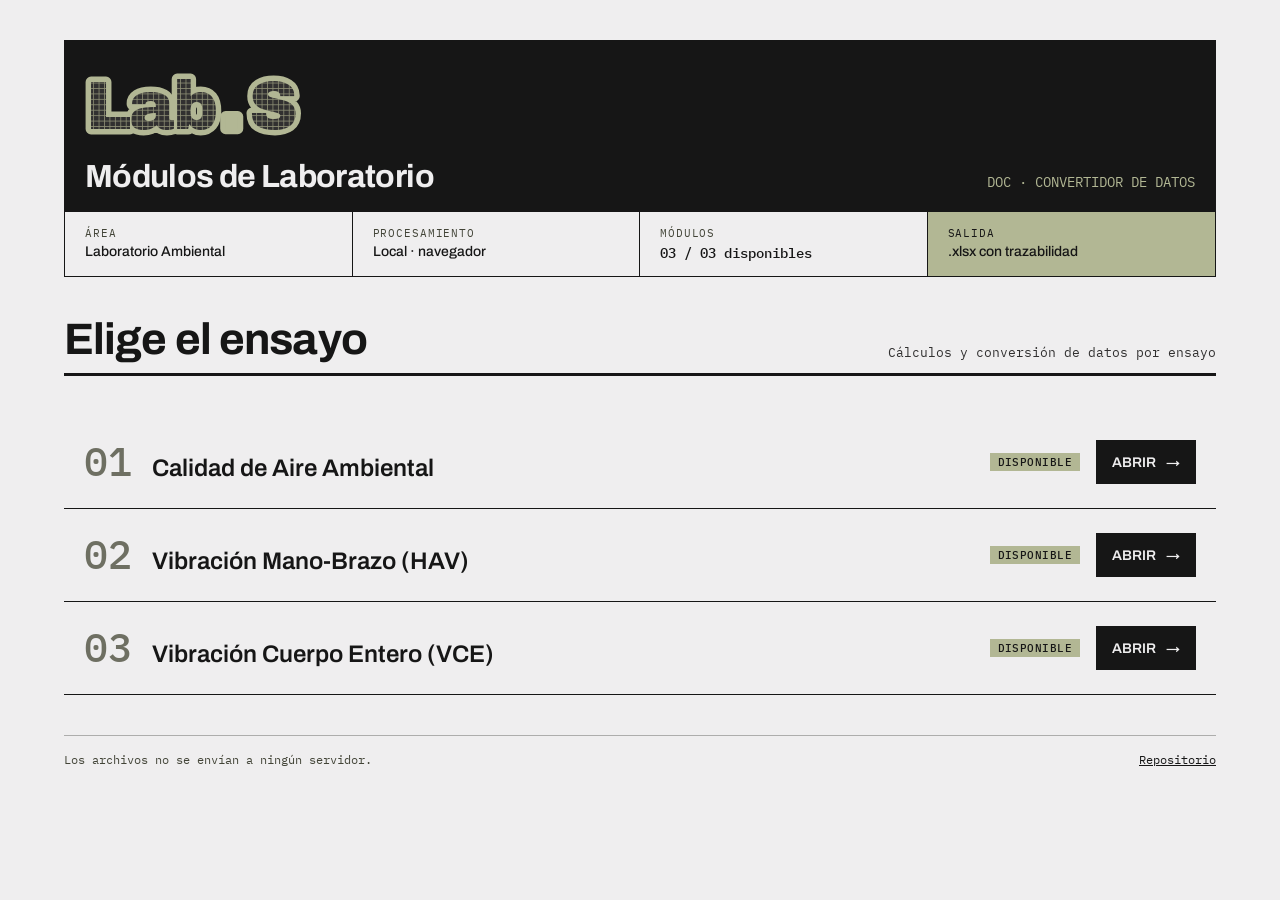
==== commit d910bad3: "Estilo de menú principal" ====
--- a/index.html
+++ b/index.html
@@ -11,7 +11,23 @@
 <div class="page page-wide">
 
   <header class="doc-header">
-    <div class="doc-header-top">
+    <div class="doc-header-top has-logo">
+      <!-- Logo "Lab.S": copia inline de assets/brand/labs-logo.svg (sin su bloque <style>, que acá
+           lo da theme.css) para que use la fuente cargada y los tokens --logo-*. -->
+      <svg class="doc-logo logo logo--negativo" viewBox="20 12 330 106" preserveAspectRatio="xMinYMid meet" role="img" aria-label="Lab.S">
+        <defs>
+          <pattern id="logo-malla" width="8" height="8" patternUnits="userSpaceOnUse">
+            <rect width="8" height="8" fill="var(--logo-fill)"/>
+            <path d="M0 0.6H8M0.6 0V8" stroke="var(--logo-mesh)" stroke-width="1.2"/>
+          </pattern>
+        </defs>
+        <g class="logo-letras" fill="url(#logo-malla)" stroke="var(--logo-ink)">
+          <text x="213" y="100" text-anchor="end">Lab</text>
+          <text x="262" y="100">S</text>
+        </g>
+        <rect x="227" y="82" width="18" height="18" paint-order="stroke" fill="var(--logo-dot)"
+              stroke="var(--logo-ink)" stroke-width="16" stroke-linejoin="round"/>
+      </svg>
       <h1 class="doc-title">Módulos de Laboratorio</h1>
       <span class="doc-code">DOC · CONVERTIDOR DE DATOS</span>
     </div>
@@ -31,16 +47,8 @@
       <a class="module-link" href="modules/calidad-aire/index.html">
         <div class="module-main">
           <span class="module-num">01</span>
-          <div class="module-text">
-            <span class="module-name">Calidad de Aire Ambiental</span>
-            <span class="module-desc">Promedios horarios a partir de registros de 5 min (formato EPAS), con conversión opcional ppb → µg/m³.</span>
-          </div>
+          <span class="module-name">Calidad de Aire Ambiental</span>
         </div>
-        <dl class="module-spec">
-          <dt>ENTRADA</dt><dd>.xlsx · 5 min</dd>
-          <dt>CÁLCULO</dt><dd>Promedio 1 h</dd>
-          <dt>NORMA</dt><dd>EPA 25 °C, 1 atm</dd>
-        </dl>
         <div class="module-actions">
           <span class="chip-ok">Disponible</span>
           <span class="module-open">ABRIR <span aria-hidden="true">→</span></span>
@@ -51,16 +59,8 @@
       <a class="module-link" href="modules/vibracion-mano-brazo/index.html">
         <div class="module-main">
           <span class="module-num">02</span>
-          <div class="module-text">
-            <span class="module-name">Vibración Mano-Brazo (HAV)</span>
-            <span class="module-desc">Aeq(8h) por banda de octava a partir de archivos X/Y/Z y comparación con límites.</span>
-          </div>
+          <span class="module-name">Vibración Mano-Brazo (HAV)</span>
         </div>
-        <dl class="module-spec">
-          <dt>ENTRADA</dt><dd>3 arch. × brazo</dd>
-          <dt>CÁLCULO</dt><dd>Aeq(8h) · octava</dd>
-          <dt>NORMA</dt><dd>COPANIT 45-2000</dd>
-        </dl>
         <div class="module-actions">
           <span class="chip-ok">Disponible</span>
           <span class="module-open">ABRIR <span aria-hidden="true">→</span></span>
@@ -71,16 +71,8 @@
       <a class="module-link" href="modules/vibracion-cuerpo-entero/index.html">
         <div class="module-main">
           <span class="module-num">03</span>
-          <div class="module-text">
-            <span class="module-name">Vibración Cuerpo Entero (VCE)</span>
-            <span class="module-desc">A(8h) por tercio de octava a partir del archivo del equipo HVM200 y comparación con límites.</span>
-          </div>
+          <span class="module-name">Vibración Cuerpo Entero (VCE)</span>
         </div>
-        <dl class="module-spec">
-          <dt>ENTRADA</dt><dd>.xlsx del equipo</dd>
-          <dt>CÁLCULO</dt><dd>A(8h) · 1/3 oct.</dd>
-          <dt>NORMA</dt><dd>COPANIT 45-2000</dd>
-        </dl>
         <div class="module-actions">
           <span class="chip-ok">Disponible</span>
           <span class="module-open">ABRIR <span aria-hidden="true">→</span></span>
--- a/assets/theme.css
+++ b/assets/theme.css
@@ -3,7 +3,7 @@
    Reglas: texto pequeño solo en --ink, --ink-2 u --olive-900; los rellenos --olive-500 y --sage
    llevan texto --ink; sin esquinas redondeadas, sin sombras, sin degradados. */
 
-@import url('https://fonts.googleapis.com/css2?family=Archivo:wght@400;500;600;700&family=IBM+Plex+Mono:wght@400;500&display=swap');
+@import url('https://fonts.googleapis.com/css2?family=Archivo:wght@400;500;600;700&family=Archivo+Black&family=IBM+Plex+Mono:wght@400;500&display=swap');
 
 :root{
   --bg:#EFEEEF;          /* fondo de página y campos */
@@ -17,6 +17,11 @@
   --font-sans:"Archivo", system-ui, sans-serif;
   --font-mono:"IBM Plex Mono", ui-monospace, monospace;
   --border:1.5px solid var(--ink);
+  /* Logo "Lab.S" (assets/brand/labs-logo.svg): variante principal; .logo--* la cambia. */
+  --logo-ink:var(--ink);       /* contorno */
+  --logo-mesh:var(--olive-500);/* malla milimetrada */
+  --logo-dot:var(--sage);      /* punto */
+  --logo-fill:var(--bg);       /* fondo del interior de las letras */
 }
 
 *{box-sizing:border-box;}
@@ -52,6 +57,18 @@
 .doc-cell-value{font-size:14px;font-weight:500;}
 .doc-cell.is-sage{background:var(--sage);}
 .doc-cell.is-sage .lbl{color:var(--ink);}
+
+/* Logo "Lab.S" (SVG inline, misma marca que assets/brand/labs-logo.svg). En la banda negra va
+   arriba del título, en su propia fila. */
+.logo--principal{--logo-ink:var(--ink);--logo-mesh:var(--olive-500);--logo-dot:var(--sage);--logo-fill:var(--bg);}
+.logo--negativo{--logo-ink:var(--sage);--logo-mesh:var(--olive-500);--logo-dot:var(--sage);--logo-fill:var(--ink-2);}
+.logo--plano{--logo-ink:var(--ink);--logo-mesh:var(--rule);--logo-dot:var(--ink);--logo-fill:#FFFFFF;}
+.logo-letras{
+  font-family:"Archivo Black", var(--font-sans);font-size:100px;letter-spacing:-3px;
+  paint-order:stroke;stroke-width:16px;stroke-linejoin:round;
+}
+.doc-header-top.has-logo{padding-top:28px;}
+.doc-logo{flex-basis:100%;display:block;height:72px;width:auto;max-width:100%;margin-bottom:6px;}
 
 /* ---------- Tipografía de apoyo ---------- */
 .lbl{
@@ -128,6 +145,8 @@
   background:transparent;color:var(--ink-2);border:1.5px dashed var(--olive-600);cursor:not-allowed;
 }
 .actions{display:flex;flex-wrap:wrap;gap:12px;align-items:center;}
+/* Fila de la "Memoria de cálculo" bajo el encabezado del documento, alineada a la derecha. */
+.actions-memoria{justify-content:flex-end;margin:-8px 0 24px;}
 
 /* ---------- Toggle segmentado (ej. Promedio / RMS) — la opción activa lleva .active ---------- */
 .segmented{display:flex;border:var(--border);}
@@ -270,29 +289,38 @@
 .home-subtitle{font-family:var(--font-mono);font-size:13px;color:var(--ink-2);}
 .module-list{list-style:none;margin:0;padding:0;display:flex;flex-direction:column;}
 .module-list li{border-bottom:1px solid var(--ink);}
+/* Fila de módulo: número + título a la izquierda, estado + ABRIR a la derecha. Un módulo disponible
+   es un <a class="module-link" href>; uno no disponible (ej. "Próximamente") va como
+   <div class="module-link"> con .chip-pending, sin .module-open, y no se invierte ni es clicable. */
 .module-link{
-  text-decoration:none;color:var(--ink);display:grid;
-  grid-template-columns:repeat(auto-fit, minmax(220px, 1fr));gap:24px;padding:28px 0;align-items:start;
-}
-.module-link:hover{color:var(--ink);background:#E6E5E3;}
-.module-main{display:flex;gap:20px;align-items:baseline;grid-column:span 2;}
+  text-decoration:none;color:var(--ink);display:flex;flex-wrap:wrap;align-items:center;
+  justify-content:space-between;gap:16px 24px;padding:24px 20px;
+}
+.module-main{display:flex;gap:20px;align-items:baseline;flex:1 1 280px;min-width:0;}
 .module-num{font-family:var(--font-mono);font-size:40px;font-weight:500;color:var(--olive-600);line-height:1;}
-.module-text{display:flex;flex-direction:column;gap:8px;}
 .module-name{font-size:24px;font-weight:600;line-height:1.15;}
-.module-desc{font-size:15px;line-height:1.5;color:var(--ink-2);max-width:480px;}
-.module-spec{margin:0;display:grid;grid-template-columns:90px 1fr;row-gap:6px;font-family:var(--font-mono);font-size:12.5px;}
-.module-spec dt{color:var(--olive-900);}
-.module-spec dd{margin:0;}
-.module-actions{display:flex;flex-direction:column;align-items:flex-end;gap:12px;}
+.module-actions{display:flex;align-items:center;gap:16px;margin-left:auto;}
 .module-open{
   font-size:14px;font-weight:600;display:flex;gap:10px;align-items:center;min-height:44px;
   padding:0 16px;background:var(--ink);color:var(--bg);
 }
+/* Hover / foco de teclado: la fila disponible invierte sus colores (solo fondo y color, sin tocar
+   bordes ni padding). .chip-ok (--sage con texto --ink) ya contrasta sobre --ink, queda igual. */
+a.module-link[href], a.module-link[href] .module-num, a.module-link[href] .module-open{
+  transition:background-color .18s ease, color .18s ease;
+}
+a.module-link[href]{cursor:pointer;}
+a.module-link[href]:hover, a.module-link[href]:focus-visible{background:var(--ink);color:var(--bg);}
+a.module-link[href]:hover .module-num, a.module-link[href]:focus-visible .module-num{color:var(--bg);}
+a.module-link[href]:hover .module-open, a.module-link[href]:focus-visible .module-open{background:var(--bg);color:var(--ink);}
+a.module-link[href]:focus-visible{outline:3px solid var(--olive-500);outline-offset:2px;}
 
 /* ---------- Teléfono ---------- */
 @media (max-width:640px){
   .page{padding:20px 16px 48px;gap:28px;}
   .doc-title{font-size:26px;}
+  .doc-header-top.has-logo{padding-top:22px;}
+  .doc-logo{height:44px;}
   .doc-header{grid-template-columns:1fr;}
   .doc-cell{border-right:0;border-bottom:1px solid var(--ink);}
   .doc-cell:last-child{border-bottom:0;}
@@ -300,6 +328,7 @@
   .cell:last-child{border-bottom:0;}
   .form-grid{grid-template-columns:1fr;}
   .home-title{font-size:34px;}
-  .module-main{grid-column:auto;}
-  .module-actions{align-items:flex-start;}
-}
+  .module-link{padding:20px 16px;}
+  .module-num{font-size:32px;}
+  .module-name{font-size:20px;}
+}
